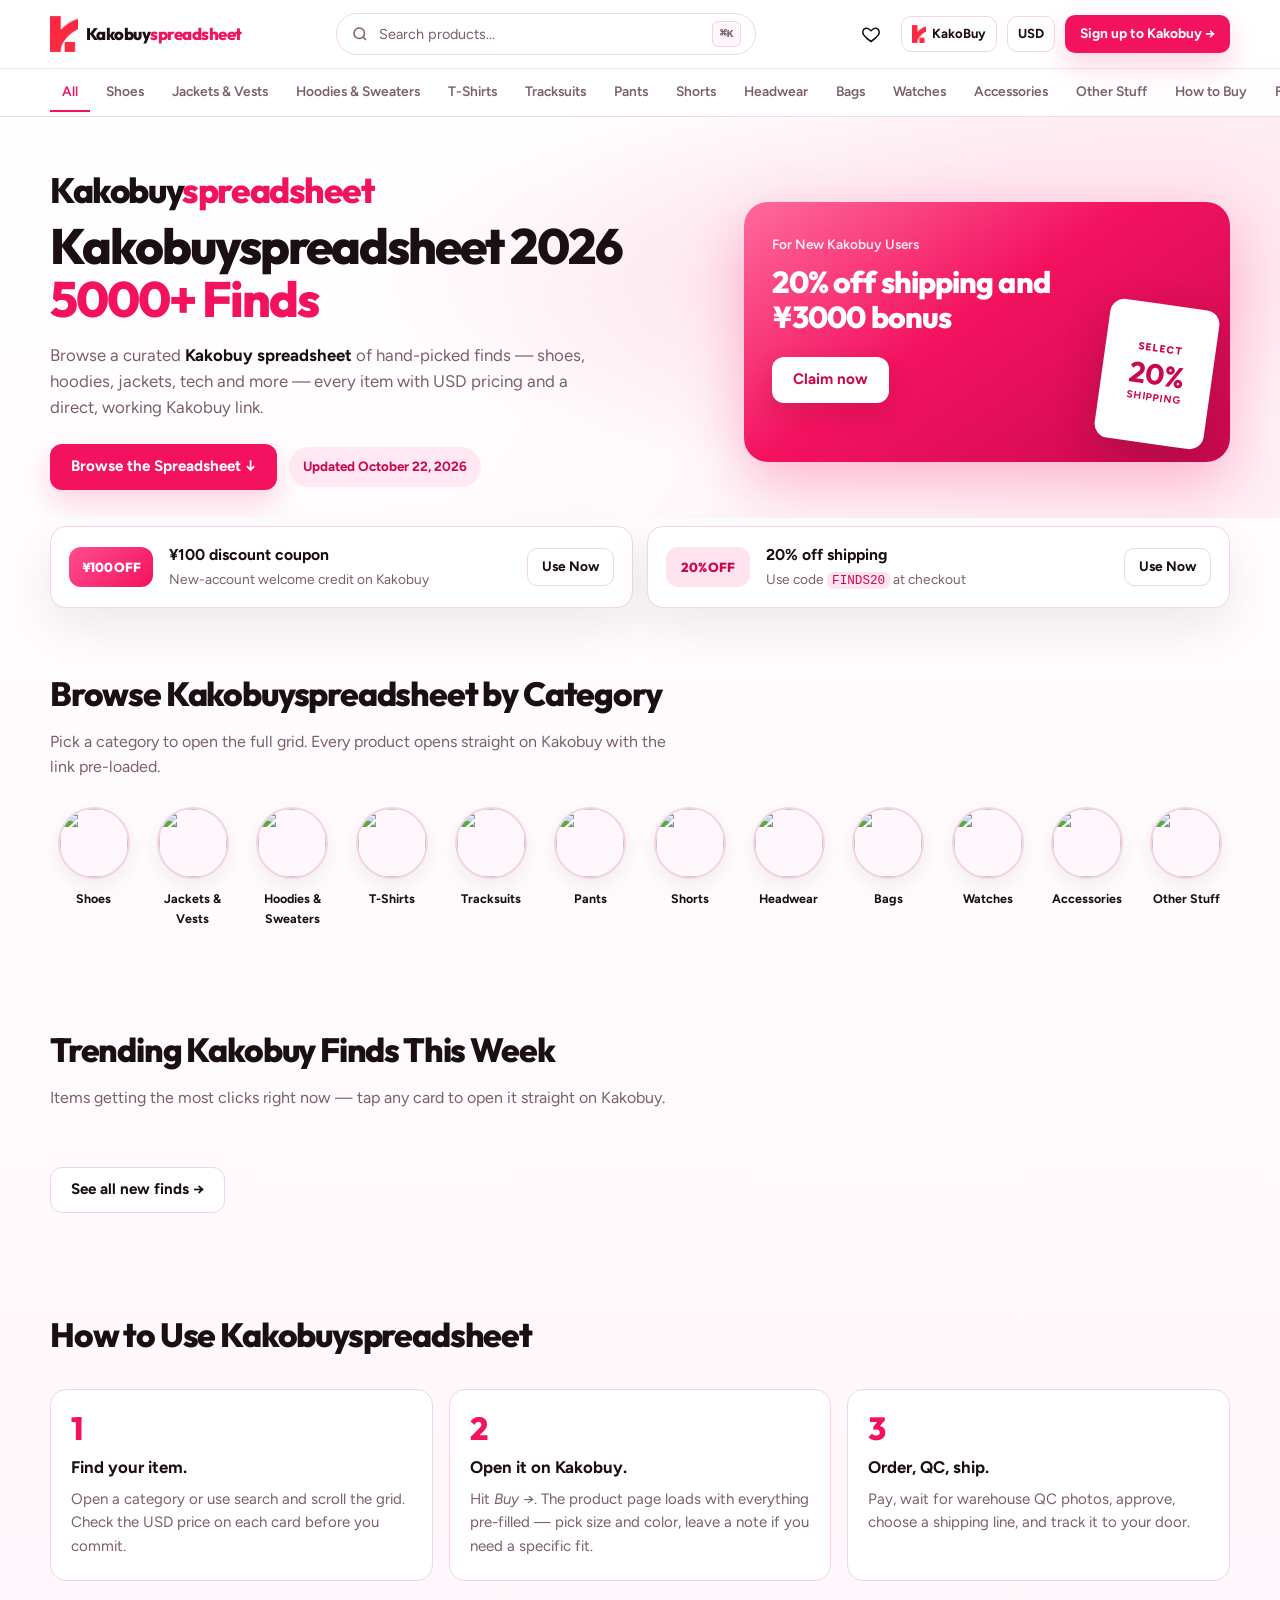
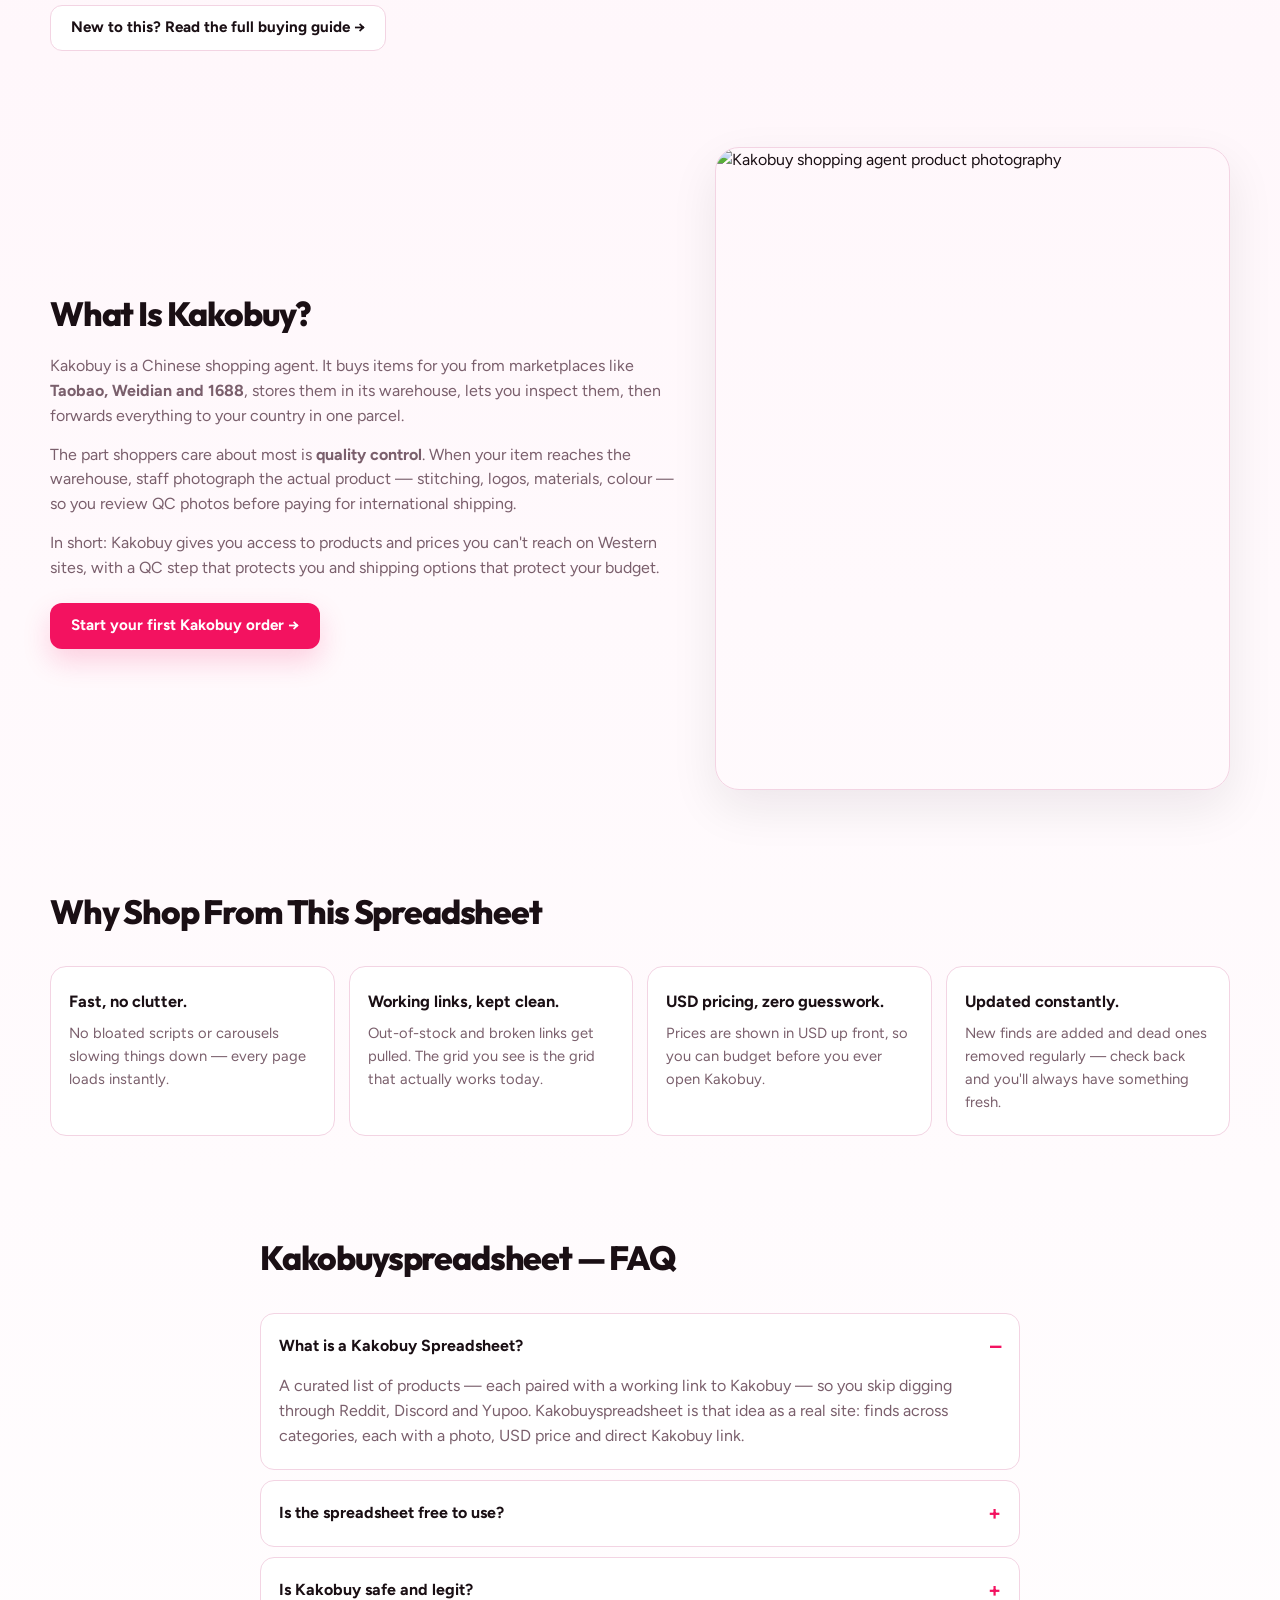
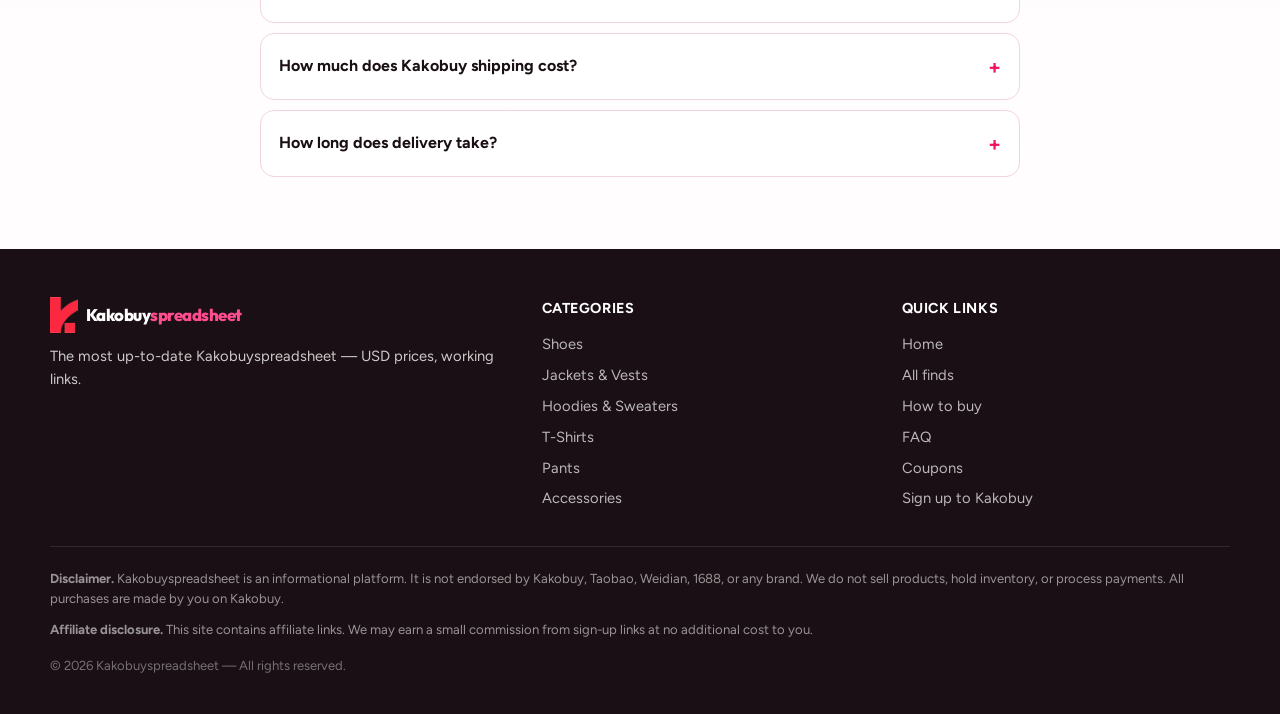
==== index.html @ 9fb479ff "Deploy kakobuyselect site with finds catalog and product pages. Co-authored-by: Cursor <cursoragent@" ====
<!DOCTYPE html>
<html lang="en">
<head>
  <meta charset="UTF-8" />
  <meta name="viewport" content="width=device-width, initial-scale=1" />
  <title>Kakobuyspreadsheet 2026 — Curated Finds</title>
  <meta name="description" content="Kakobuyspreadsheet — a white-and-pink Kakobuy finds hub with USD prices and direct working links across shoes, hoodies, jackets and more." />
  <meta name="robots" content="index, follow, max-image-preview:large" />
  <link rel="canonical" href="https://kakobuyselect.com/" />
  <meta property="og:type" content="website" />
  <meta property="og:site_name" content="Kakobuyspreadsheet" />
  <meta property="og:title" content="Kakobuyspreadsheet 2026 — Curated Finds" />
  <meta property="og:description" content="Browse curated Kakobuy finds with USD pricing and direct links. No dead Discord links — open, click, order." />
  <meta property="og:url" content="https://kakobuyselect.com/" />
  <meta name="twitter:card" content="summary_large_image" />
  <link rel="icon" href="img/favicon.png" type="image/png" />
  <link rel="preconnect" href="https://fonts.googleapis.com" />
  <link rel="preconnect" href="https://fonts.gstatic.com" crossorigin />
  <link href="https://fonts.googleapis.com/css2?family=Figtree:wght@400;500;600;700&family=Outfit:wght@600;700;800&display=swap" rel="stylesheet" />
  <link rel="stylesheet" href="css/style.css" />
</head>
<body>
  <a class="skip-link" href="#main">Skip to content</a>

  <header class="site-header">
    <div class="wrap header-top">
      <a class="brand" href="/" aria-label="Kakobuyspreadsheet home">
        <img src="img/logo-k-transparent.png" alt="" width="28" height="36" />
        <span class="brand-text">Kakobuy<span>spreadsheet</span></span>
      </a>

      <button class="search-trigger" type="button" id="search-open" aria-label="Search products">
        <svg width="18" height="18" viewBox="0 0 24 24" fill="none" stroke="currentColor" stroke-width="2" aria-hidden="true"><circle cx="11" cy="11" r="7"/><path d="m20 20-3.5-3.5"/></svg>
        <span>Search products…</span>
        <kbd>⌘K</kbd>
      </button>

      <div class="header-actions">
        <button class="icon-btn" type="button" aria-label="Favorites" title="Favorites">
          <svg width="20" height="20" viewBox="0 0 24 24" fill="none" stroke="currentColor" stroke-width="1.8" aria-hidden="true"><path d="M12 21s-6.5-4.2-9-8.2C1.2 9.5 2.4 6 5.6 5.2 7.6 4.7 9.5 5.5 12 8c2.5-2.5 4.4-3.3 6.4-2.8 3.2.8 4.4 4.3 2.6 7.6C18.5 16.8 12 21 12 21z"/></svg>
        </button>
        <div class="agent-chip" title="Shopping agent">
          <img src="img/logo-k-transparent.png" alt="" width="16" height="20" />
          <span>KakoBuy</span>
        </div>
        <span class="currency-chip">USD</span>
        <a class="btn btn-solid btn-sm" href="https://ikako.vip/r/9v88f" target="_blank" rel="noopener">Sign up to Kakobuy →</a>
        <button class="menu-toggle" type="button" id="menu-toggle" aria-label="Open menu" aria-expanded="false">
          <span></span><span></span><span></span>
        </button>
      </div>
    </div>

    <nav class="cat-nav" id="cat-nav" aria-label="Categories">
      <div class="wrap cat-nav-inner">
        <a class="is-active" href="#trending">All</a>
        <a href="finds/?cat=shoes">Shoes</a>
        <a href="finds/?cat=jackets">Jackets &amp; Vests</a>
        <a href="finds/?cat=hoodies">Hoodies &amp; Sweaters</a>
        <a href="finds/?cat=tshirts">T-Shirts</a>
        <a href="finds/?cat=tracksuits">Tracksuits</a>
        <a href="finds/?cat=pants">Pants</a>
        <a href="finds/?cat=shorts">Shorts</a>
        <a href="finds/?cat=headwear">Headwear</a>
        <a href="finds/?cat=bags">Bags</a>
        <a href="finds/?cat=watches">Watches</a>
        <a href="finds/?cat=accessories">Accessories</a>
        <a href="finds/?cat=other">Other Stuff</a>
        <a href="guide.html">How to Buy</a>
        <a href="#faq">FAQ</a>
        <a href="#coupons">Coupons</a>
      </div>
    </nav>
  </header>

  <main id="main">
    <section class="hero">
      <div class="hero-atmosphere" aria-hidden="true"></div>
      <div class="wrap hero-grid">
        <div class="hero-copy">
          <p class="hero-brand">Kakobuy<em>spreadsheet</em></p>
          <h1>Kakobuyspreadsheet 2026<br /><span>5000+ Finds</span></h1>
          <p class="hero-lede">Browse a curated <strong>Kakobuy spreadsheet</strong> of hand-picked finds — shoes, hoodies, jackets, tech and more — every item with USD pricing and a direct, working Kakobuy link.</p>
          <div class="hero-actions">
            <a class="btn btn-solid" href="#trending">Browse the Spreadsheet ↓</a>
            <span class="updated-pill">Updated October 22, 2026</span>
          </div>
        </div>

        <aside class="hero-promo" aria-label="New user offer">
          <p class="promo-eyebrow">For New Kakobuy Users</p>
          <h2>20% off shipping and ¥3000 bonus</h2>
          <a class="btn btn-light" href="https://ikako.vip/r/9v88f" target="_blank" rel="noopener">Claim now</a>
          <div class="promo-ticket" aria-hidden="true">
            <span>SELECT</span>
            <strong>20%</strong>
            <small>SHIPPING</small>
          </div>
        </aside>
      </div>
    </section>

    <section class="coupons" id="coupons">
      <div class="wrap coupons-row">
        <article class="coupon">
          <div class="coupon-badge">¥100 OFF</div>
          <div>
            <strong>¥100 discount coupon</strong>
            <p>New-account welcome credit on Kakobuy</p>
          </div>
          <a class="btn btn-outline btn-sm" href="https://ikako.vip/r/9v88f" target="_blank" rel="noopener">Use Now</a>
        </article>
        <article class="coupon">
          <div class="coupon-badge soft">20% OFF</div>
          <div>
            <strong>20% off shipping</strong>
            <p>Use code <code>FINDS20</code> at checkout</p>
          </div>
          <a class="btn btn-outline btn-sm" href="https://ikako.vip/r/9v88f" target="_blank" rel="noopener">Use Now</a>
        </article>
      </div>
    </section>

    <section class="section" id="categories">
      <div class="wrap">
        <div class="section-head">
          <h2>Browse Kakobuyspreadsheet by Category</h2>
          <p>Pick a category to open the full grid. Every product opens straight on Kakobuy with the link pre-loaded.</p>
        </div>
        <div class="cat-circles">
          <a href="finds/?cat=shoes"><span class="cat-dot"><img src="https://cdn.jsdelivr.net/gh/qjy0126/kakobuysheetlink@main/img/products/7652933295.webp" alt="" loading="lazy" /></span><span>Shoes</span></a>
          <a href="finds/?cat=jackets"><span class="cat-dot"><img src="https://cdn.jsdelivr.net/gh/qjy0126/kakobuysheetlink@main/img/products/7769942627.webp" alt="" loading="lazy" /></span><span>Jackets &amp; Vests</span></a>
          <a href="finds/?cat=hoodies"><span class="cat-dot"><img src="https://cdn.jsdelivr.net/gh/qjy0126/kakobuysheetlink@main/img/products/7769976357.webp" alt="" loading="lazy" /></span><span>Hoodies &amp; Sweaters</span></a>
          <a href="finds/?cat=tshirts"><span class="cat-dot"><img src="https://cdn.jsdelivr.net/gh/qjy0126/kakobuysheetlink@main/img/products/7758836739.webp" alt="" loading="lazy" /></span><span>T-Shirts</span></a>
          <a href="finds/?cat=tracksuits"><span class="cat-dot"><img src="https://cdn.jsdelivr.net/gh/qjy0126/kakobuysheetlink@main/img/products/7769887549.webp" alt="" loading="lazy" /></span><span>Tracksuits</span></a>
          <a href="finds/?cat=pants"><span class="cat-dot"><img src="https://cdn.jsdelivr.net/gh/qjy0126/kakobuysheetlink@main/img/products/7761875477.webp" alt="" loading="lazy" /></span><span>Pants</span></a>
          <a href="finds/?cat=shorts"><span class="cat-dot"><img src="https://cdn.jsdelivr.net/gh/qjy0126/kakobuysheetlink@main/img/products/7873919895.webp" alt="" loading="lazy" /></span><span>Shorts</span></a>
          <a href="finds/?cat=headwear"><span class="cat-dot"><img src="https://cdn.jsdelivr.net/gh/qjy0126/kakobuysheetlink@main/img/products/7769887549.webp" alt="" loading="lazy" /></span><span>Headwear</span></a>
          <a href="finds/?cat=bags"><span class="cat-dot"><img src="https://cdn.jsdelivr.net/gh/qjy0126/kakobuysheetlink@main/img/products/7758909715.webp" alt="" loading="lazy" /></span><span>Bags</span></a>
          <a href="finds/?cat=watches"><span class="cat-dot"><img src="https://cdn.jsdelivr.net/gh/qjy0126/kakobuysheetlink@main/img/products/7866901856.webp" alt="" loading="lazy" /></span><span>Watches</span></a>
          <a href="finds/?cat=accessories"><span class="cat-dot"><img src="https://cdn.jsdelivr.net/gh/qjy0126/kakobuysheetlink@main/img/products/7772857134.webp" alt="" loading="lazy" /></span><span>Accessories</span></a>
          <a href="finds/?cat=other"><span class="cat-dot"><img src="https://cdn.jsdelivr.net/gh/qjy0126/kakobuysheetlink@main/img/products/7770013729.webp" alt="" loading="lazy" /></span><span>Other Stuff</span></a>
        </div>
      </div>
    </section>

    <section class="section" id="trending">
      <div class="wrap">
        <div class="section-head">
          <h2>Trending Kakobuy Finds This Week</h2>
          <p>Items getting the most clicks right now — tap any card to open it straight on Kakobuy.</p>
        </div>
        <div class="product-grid" id="trending-grid">
          <!-- filled by js/products.js -->
        </div>
        <div class="section-cta">
          <a class="btn btn-ghost" href="finds/">See all new finds →</a>
        </div>
      </div>
    </section>

    <section class="section how">
      <div class="wrap">
        <div class="section-head">
          <h2>How to Use Kakobuyspreadsheet</h2>
        </div>
        <ol class="steps">
          <li>
            <span class="step-num">1</span>
            <h3>Find your item.</h3>
            <p>Open a category or use search and scroll the grid. Check the USD price on each card before you commit.</p>
          </li>
          <li>
            <span class="step-num">2</span>
            <h3>Open it on Kakobuy.</h3>
            <p>Hit <em>Buy →</em>. The product page loads with everything pre-filled — pick size and color, leave a note if you need a specific fit.</p>
          </li>
          <li>
            <span class="step-num">3</span>
            <h3>Order, QC, ship.</h3>
            <p>Pay, wait for warehouse QC photos, approve, choose a shipping line, and track it to your door.</p>
          </li>
        </ol>
        <a class="btn btn-ghost" href="guide.html">New to this? Read the full buying guide →</a>
      </div>
    </section>

    <section class="section about-agent">
      <div class="wrap about-grid">
        <div>
          <h2>What Is Kakobuy?</h2>
          <p>Kakobuy is a Chinese shopping agent. It buys items for you from marketplaces like <strong>Taobao, Weidian and 1688</strong>, stores them in its warehouse, lets you inspect them, then forwards everything to your country in one parcel.</p>
          <p>The part shoppers care about most is <strong>quality control</strong>. When your item reaches the warehouse, staff photograph the actual product — stitching, logos, materials, colour — so you review QC photos before paying for international shipping.</p>
          <p>In short: Kakobuy gives you access to products and prices you can't reach on Western sites, with a QC step that protects you and shipping options that protect your budget.</p>
          <a class="btn btn-solid" href="https://ikako.vip/r/9v88f" target="_blank" rel="noopener">Start your first Kakobuy order →</a>
        </div>
        <figure class="about-visual">
          <img src="https://cdn.jsdelivr.net/gh/qjy0126/kakobuysheetlink@main/img/products/1000768647930.webp" alt="Kakobuy shopping agent product photography" loading="lazy" />
        </figure>
      </div>
    </section>

    <section class="section why">
      <div class="wrap">
        <div class="section-head">
          <h2>Why Shop From This Spreadsheet</h2>
        </div>
        <div class="why-grid">
          <article>
            <h3>Fast, no clutter.</h3>
            <p>No bloated scripts or carousels slowing things down — every page loads instantly.</p>
          </article>
          <article>
            <h3>Working links, kept clean.</h3>
            <p>Out-of-stock and broken links get pulled. The grid you see is the grid that actually works today.</p>
          </article>
          <article>
            <h3>USD pricing, zero guesswork.</h3>
            <p>Prices are shown in USD up front, so you can budget before you ever open Kakobuy.</p>
          </article>
          <article>
            <h3>Updated constantly.</h3>
            <p>New finds are added and dead ones removed regularly — check back and you'll always have something fresh.</p>
          </article>
        </div>
      </div>
    </section>

    <section class="section faq" id="faq">
      <div class="wrap faq-wrap">
        <div class="section-head">
          <h2>Kakobuyspreadsheet — FAQ</h2>
        </div>
        <div class="faq-list">
          <details open>
            <summary>What is a Kakobuy Spreadsheet?</summary>
            <p>A curated list of products — each paired with a working link to Kakobuy — so you skip digging through Reddit, Discord and Yupoo. Kakobuyspreadsheet is that idea as a real site: finds across categories, each with a photo, USD price and direct Kakobuy link.</p>
          </details>
          <details>
            <summary>Is the spreadsheet free to use?</summary>
            <p>Yes. Browsing every find and link is completely free — no account, no signup, no paywall.</p>
          </details>
          <details>
            <summary>Is Kakobuy safe and legit?</summary>
            <p>Kakobuy is an established Chinese shopping agent — a paid intermediary that buys items on your behalf from Taobao, Weidian and 1688. Every order runs through Kakobuy's systems with secured payments, tracking, and warehouse QC photos. You're responsible for what you order and for reviewing QC before approving shipment.</p>
          </details>
          <details>
            <summary>How much does Kakobuy shipping cost?</summary>
            <p>It depends on weight, dimensions, and which shipping line you choose. Use Kakobuy's shipping estimator before you approve shipment. Removing bulky packaging or consolidating items into one parcel can cut the total.</p>
          </details>
          <details>
            <summary>How long does delivery take?</summary>
            <p>Delivery time depends entirely on the shipping line you pick — express is faster and costs more; economy is cheaper and slower. Kakobuy provides a tracking number once your parcel ships.</p>
          </details>
        </div>
      </div>
    </section>
  </main>

  <footer class="site-footer">
    <div class="wrap footer-grid">
      <div class="footer-brand-block">
        <a class="brand" href="/">
          <img src="img/logo-k-transparent.png" alt="" width="24" height="30" />
          <span class="brand-text">Kakobuy<span>spreadsheet</span></span>
        </a>
        <p>The most up-to-date Kakobuyspreadsheet — USD prices, working links.</p>
      </div>
      <div>
        <h3>Categories</h3>
        <nav class="footer-links">
          <a href="finds/?cat=shoes">Shoes</a>
          <a href="finds/?cat=jackets">Jackets &amp; Vests</a>
          <a href="finds/?cat=hoodies">Hoodies &amp; Sweaters</a>
          <a href="finds/?cat=tshirts">T-Shirts</a>
          <a href="finds/?cat=pants">Pants</a>
          <a href="finds/?cat=accessories">Accessories</a>
        </nav>
      </div>
      <div>
        <h3>Quick links</h3>
        <nav class="footer-links">
          <a href="/">Home</a>
          <a href="finds/">All finds</a>
          <a href="guide.html">How to buy</a>
          <a href="#faq">FAQ</a>
          <a href="#coupons">Coupons</a>
          <a href="https://ikako.vip/r/9v88f" target="_blank" rel="noopener">Sign up to Kakobuy</a>
        </nav>
      </div>
    </div>
    <div class="wrap footer-legal">
      <p><strong>Disclaimer.</strong> Kakobuyspreadsheet is an informational platform. It is not endorsed by Kakobuy, Taobao, Weidian, 1688, or any brand. We do not sell products, hold inventory, or process payments. All purchases are made by you on Kakobuy.</p>
      <p><strong>Affiliate disclosure.</strong> This site contains affiliate links. We may earn a small commission from sign-up links at no additional cost to you.</p>
      <p class="copy">© 2026 Kakobuyspreadsheet — All rights reserved.</p>
    </div>
  </footer>

  <div class="search-modal" id="search-modal" hidden>
    <div class="search-backdrop" data-close></div>
    <div class="search-panel" role="dialog" aria-modal="true" aria-label="Search products">
      <div class="search-bar">
        <svg width="18" height="18" viewBox="0 0 24 24" fill="none" stroke="currentColor" stroke-width="2" aria-hidden="true"><circle cx="11" cy="11" r="7"/><path d="m20 20-3.5-3.5"/></svg>
        <input type="search" id="search-input" placeholder="Search reps, brands, items…" autocomplete="off" />
        <button class="search-esc" type="button" data-close aria-label="Close search">Esc</button>
      </div>
      <div class="search-body">
        <div class="search-browse" id="search-browse">
          <div class="search-popular">
            <p class="search-section-label">Popular</p>
            <div class="search-popular-list" id="search-popular">
              <button type="button" data-q="Jordan 4">Jordan 4</button>
              <button type="button" data-q="Moncler">Moncler</button>
              <button type="button" data-q="Stone Island">Stone Island</button>
              <button type="button" data-q="Chrome Hearts" class="is-hot">Chrome Hearts</button>
              <button type="button" data-q="Corteiz">Corteiz</button>
              <button type="button" data-q="Ralph Lauren">Ralph Lauren</button>
              <button type="button" data-q="Nike Tech">Nike Tech</button>
              <button type="button" data-q="Trapstar">Trapstar</button>
            </div>
          </div>
          <div class="search-categories">
            <p class="search-section-label">Categories</p>
            <div class="search-cat-grid" id="search-cats">
              <a class="search-cat" href="finds/?cat=shoes"><span class="search-cat-icon" aria-hidden="true"><svg width="18" height="18" viewBox="0 0 24 24" fill="none" stroke="currentColor" stroke-width="1.7"><path d="M4 8h16l-1.2 9.2a2 2 0 0 1-2 1.8H7.2a2 2 0 0 1-2-1.8L4 8Z"/><path d="M9 8V6.5A2.5 2.5 0 0 1 11.5 4h1A2.5 2.5 0 0 1 15 6.5V8"/></svg></span>Shoes</a>
              <a class="search-cat" href="finds/?cat=tshirts"><span class="search-cat-icon" aria-hidden="true"><svg width="18" height="18" viewBox="0 0 24 24" fill="none" stroke="currentColor" stroke-width="1.7"><path d="M8 5 4 8v3l3-1v9h10V10l3 1V8l-4-3-2 2h-2L8 5Z"/></svg></span>T-Shirts</a>
              <a class="search-cat" href="finds/?cat=hoodies"><span class="search-cat-icon" aria-hidden="true"><svg width="18" height="18" viewBox="0 0 24 24" fill="none" stroke="currentColor" stroke-width="1.7"><path d="M9 6a3 3 0 0 1 6 0v2H9V6Z"/><path d="M8 8 4 10v10h16V10l-4-2"/><path d="M9 14h6"/></svg></span>Hoodies</a>
              <a class="search-cat" href="finds/?cat=jackets"><span class="search-cat-icon" aria-hidden="true"><svg width="18" height="18" viewBox="0 0 24 24" fill="none" stroke="currentColor" stroke-width="1.7"><path d="M8 6 4 9v11h16V9l-4-3-2 2h-4L8 6Z"/><path d="M12 8v12"/></svg></span>Jackets</a>
              <a class="search-cat" href="finds/?cat=bottoms"><span class="search-cat-icon" aria-hidden="true"><svg width="18" height="18" viewBox="0 0 24 24" fill="none" stroke="currentColor" stroke-width="1.7"><path d="M8 4h8l1 16h-4l-1-8-1 8H7L8 4Z"/></svg></span>Pants/Shorts</a>
              <a class="search-cat" href="finds/?cat=bags"><span class="search-cat-icon" aria-hidden="true"><svg width="18" height="18" viewBox="0 0 24 24" fill="none" stroke="currentColor" stroke-width="1.7"><path d="M6 9h12l-1 11H7L6 9Z"/><path d="M9 9V7a3 3 0 0 1 6 0v2"/></svg></span>Bags</a>
              <a class="search-cat" href="finds/?cat=watches"><span class="search-cat-icon" aria-hidden="true"><svg width="18" height="18" viewBox="0 0 24 24" fill="none" stroke="currentColor" stroke-width="1.7"><circle cx="12" cy="12" r="7"/><circle cx="12" cy="12" r="2"/></svg></span>Watches</a>
              <a class="search-cat" href="finds/?cat=accessories"><span class="search-cat-icon" aria-hidden="true"><svg width="18" height="18" viewBox="0 0 24 24" fill="none" stroke="currentColor" stroke-width="1.7"><path d="m12 3 2.2 6.6H21l-5.4 4 2.1 6.4L12 16.8 6.3 20l2.1-6.4L3 9.6h6.8L12 3Z"/></svg></span>Accessories</a>
            </div>
          </div>
        </div>
        <div class="search-results" id="search-results" hidden></div>
      </div>
    </div>
  </div>

  <script>
    window.SITE_BASE = new URL("./", location.href).pathname.replace(/[^/]+$/, "");
    if (!window.SITE_BASE.endsWith("/")) window.SITE_BASE += "/";
  </script>
  <script src="js/products.js"></script>
  <script src="js/main.js"></script>
</body>
</html>
---- css/style.css ----
:root {
  --bg: #ffffff;
  --bg-soft: #fff7fb;
  --bg-pink: #ffe8f2;
  --ink: #1a0f14;
  --muted: #7a5f6c;
  --line: #f3d4e3;
  --pink: #f31260;
  --pink-deep: #c9084f;
  --pink-mid: #ff4d8d;
  --pink-soft: #ffe4ef;
  --pink-glow: rgba(243, 18, 96, 0.18);
  --shadow: 0 18px 48px rgba(26, 15, 20, 0.08);
  --max: 1180px;
  --radius: 16px;
  --font-display: "Outfit", ui-sans-serif, system-ui, sans-serif;
  --font-body: "Figtree", ui-sans-serif, system-ui, sans-serif;
}

*,
*::before,
*::after { box-sizing: border-box; }

html { scroll-behavior: smooth; }

body {
  margin: 0;
  font-family: var(--font-body);
  color: var(--ink);
  background:
    radial-gradient(900px 480px at 8% -8%, rgba(243, 18, 96, 0.1), transparent 58%),
    radial-gradient(720px 400px at 96% 4%, rgba(255, 77, 141, 0.08), transparent 55%),
    linear-gradient(180deg, #ffffff 0%, var(--bg-soft) 42%, #ffffff 100%);
  line-height: 1.55;
  min-height: 100vh;
}

img { max-width: 100%; display: block; }
a { color: inherit; text-decoration: none; }
button { font: inherit; cursor: pointer; }
code {
  font-family: ui-monospace, SFMono-Regular, Menlo, monospace;
  background: var(--pink-soft);
  color: var(--pink-deep);
  padding: 0.1em 0.4em;
  border-radius: 6px;
  font-size: 0.92em;
}

.wrap {
  width: min(var(--max), calc(100% - 40px));
  margin: 0 auto;
}

.skip-link {
  position: absolute;
  left: -999px;
  top: 0;
  background: var(--pink);
  color: #fff;
  padding: 8px 14px;
  z-index: 100;
}
.skip-link:focus { left: 12px; top: 12px; }

/* Buttons */
.btn {
  display: inline-flex;
  align-items: center;
  justify-content: center;
  gap: 8px;
  min-height: 46px;
  padding: 0 20px;
  border-radius: 12px;
  border: 1.5px solid transparent;
  font-weight: 700;
  font-size: 0.95rem;
  transition: transform 0.2s ease, background 0.2s ease, color 0.2s ease, box-shadow 0.2s ease, border-color 0.2s ease;
}
.btn:hover { transform: translateY(-1px); }
.btn-sm { min-height: 38px; padding: 0 14px; font-size: 0.86rem; border-radius: 10px; }

.btn-solid {
  background: #F31260;
  color: #fff;
  box-shadow: 0 12px 28px var(--pink-glow);
}
.btn-solid:hover {
  background: #d90f54;
  box-shadow: 0 16px 34px rgba(243, 18, 96, 0.3);
}

.btn-light {
  background: #fff;
  color: var(--pink-deep);
  box-shadow: 0 10px 24px rgba(26, 15, 20, 0.12);
}
.btn-light:hover { background: var(--pink-soft); }

.btn-ghost {
  background: #fff;
  border-color: var(--line);
  color: var(--ink);
}
.btn-ghost:hover { border-color: var(--pink); color: var(--pink); }

.btn-outline {
  background: transparent;
  border-color: var(--line);
  color: var(--ink);
}
.btn-outline:hover { border-color: var(--pink); color: var(--pink); }

/* Header */
.site-header {
  position: sticky;
  top: 0;
  z-index: 50;
  background: rgba(255, 255, 255, 0.88);
  backdrop-filter: blur(16px);
  border-bottom: 1px solid rgba(243, 212, 227, 0.9);
}

.header-top {
  display: flex;
  align-items: center;
  gap: 16px;
  min-height: 68px;
}

.brand {
  display: flex;
  align-items: center;
  gap: 8px;
  flex: 0 0 auto;
}
.brand img { width: 28px; height: 36px; object-fit: contain; }
.brand-text {
  font-family: var(--font-display);
  font-weight: 800;
  font-size: 1.05rem;
  letter-spacing: -0.03em;
}
.brand-text span { color: var(--pink); }

.search-trigger {
  flex: 1 1 auto;
  max-width: 420px;
  margin: 0 auto;
  display: flex;
  align-items: center;
  gap: 10px;
  min-height: 42px;
  padding: 0 14px;
  border-radius: 999px;
  border: 1px solid var(--line);
  background: #fff;
  color: var(--muted);
  transition: border-color 0.2s ease, box-shadow 0.2s ease;
}
.search-trigger:hover,
.search-trigger:focus-visible {
  border-color: var(--pink);
  box-shadow: 0 0 0 3px var(--pink-glow);
  outline: none;
}
.search-trigger span { flex: 1; text-align: left; font-size: 0.9rem; }
.search-trigger kbd,
.search-bar kbd {
  font-size: 0.72rem;
  font-weight: 600;
  padding: 3px 7px;
  border-radius: 6px;
  border: 1px solid var(--line);
  background: var(--bg-soft);
  color: var(--muted);
}

.header-actions {
  display: flex;
  align-items: center;
  gap: 10px;
  flex: 0 0 auto;
}

.icon-btn {
  width: 40px;
  height: 40px;
  border-radius: 10px;
  border: 1px solid transparent;
  background: transparent;
  color: var(--ink);
  display: grid;
  place-items: center;
}
.icon-btn:hover { background: var(--pink-soft); color: var(--pink); }

.agent-chip,
.currency-chip {
  display: inline-flex;
  align-items: center;
  gap: 6px;
  min-height: 36px;
  padding: 0 10px;
  border-radius: 10px;
  border: 1px solid var(--line);
  background: #fff;
  font-size: 0.82rem;
  font-weight: 700;
}
.agent-chip img { width: 14px; height: 18px; object-fit: contain; }

.menu-toggle {
  display: none;
  width: 42px;
  height: 42px;
  border: 1px solid var(--line);
  border-radius: 12px;
  background: #fff;
  align-items: center;
  justify-content: center;
  flex-direction: column;
  gap: 5px;
}
.menu-toggle span {
  width: 18px;
  height: 2px;
  background: var(--ink);
  border-radius: 2px;
}

.cat-nav {
  border-top: 1px solid rgba(243, 212, 227, 0.7);
  overflow-x: auto;
  scrollbar-width: none;
}
.cat-nav::-webkit-scrollbar { display: none; }
.cat-nav-inner {
  display: flex;
  align-items: center;
  gap: 4px;
  min-height: 46px;
  padding: 4px 0;
}
.cat-nav a {
  flex: 0 0 auto;
  padding: 8px 12px;
  font-size: 0.86rem;
  font-weight: 600;
  color: var(--muted);
  border-bottom: 2px solid transparent;
  transition: color 0.2s ease, border-color 0.2s ease;
}
.cat-nav a:hover { color: var(--ink); }
.cat-nav a.is-active {
  color: var(--pink);
  border-bottom-color: var(--pink);
}

/* Hero */
.hero {
  position: relative;
  padding: 56px 0 28px;
  overflow: hidden;
  isolation: isolate;
}

.hero-atmosphere {
  position: absolute;
  inset: 0;
  background:
    radial-gradient(ellipse 60% 70% at 70% 40%, rgba(243, 18, 96, 0.12), transparent 70%),
    linear-gradient(120deg, transparent 40%, rgba(255, 228, 239, 0.5) 100%);
  pointer-events: none;
  z-index: 0;
  animation: drift 12s ease-in-out infinite alternate;
}

@keyframes drift {
  from { transform: translate3d(0, 0, 0) scale(1); }
  to { transform: translate3d(-12px, 8px, 0) scale(1.03); }
}

.hero-grid {
  position: relative;
  z-index: 1;
  display: grid;
  grid-template-columns: 1.15fr 0.85fr;
  gap: 36px;
  align-items: center;
}

.hero-brand {
  margin: 0 0 10px;
  font-family: var(--font-display);
  font-size: clamp(1.6rem, 3.2vw, 2.2rem);
  font-weight: 800;
  letter-spacing: -0.04em;
  line-height: 1;
}
.hero-brand em {
  font-style: normal;
  color: var(--pink);
}

.hero-copy h1 {
  margin: 0 0 16px;
  font-family: var(--font-display);
  font-size: clamp(2rem, 4.2vw, 3.1rem);
  font-weight: 800;
  letter-spacing: -0.04em;
  line-height: 1.08;
}
.hero-copy h1 span { color: var(--pink); }

.hero-lede {
  margin: 0 0 24px;
  max-width: 34rem;
  color: var(--muted);
  font-size: 1.05rem;
}
.hero-lede strong { color: var(--ink); }

.hero-actions {
  display: flex;
  flex-wrap: wrap;
  align-items: center;
  gap: 12px;
}

.updated-pill {
  display: inline-flex;
  align-items: center;
  min-height: 40px;
  padding: 0 14px;
  border-radius: 999px;
  background: var(--bg-pink);
  color: var(--pink-deep);
  font-size: 0.84rem;
  font-weight: 700;
}

.hero-promo {
  position: relative;
  overflow: hidden;
  min-height: 260px;
  padding: 32px 28px;
  border-radius: 24px;
  background: linear-gradient(145deg, #ff6b9d 0%, var(--pink) 45%, var(--pink-deep) 100%);
  color: #fff;
  box-shadow: 0 24px 60px rgba(243, 18, 96, 0.28);
  animation: promoIn 0.7s cubic-bezier(0.22, 1, 0.36, 1) both;
}

@keyframes promoIn {
  from { opacity: 0; transform: translateY(18px) scale(0.98); }
  to { opacity: 1; transform: none; }
}

.promo-eyebrow {
  margin: 0 0 10px;
  font-size: 0.85rem;
  font-weight: 600;
  opacity: 0.9;
}
.hero-promo h2 {
  margin: 0 0 22px;
  max-width: 14ch;
  font-family: var(--font-display);
  font-size: clamp(1.5rem, 2.4vw, 1.9rem);
  font-weight: 800;
  letter-spacing: -0.03em;
  line-height: 1.15;
}

.promo-ticket {
  position: absolute;
  right: 18px;
  bottom: 18px;
  width: 110px;
  height: 140px;
  border-radius: 14px;
  background: #fff;
  color: var(--pink-deep);
  display: flex;
  flex-direction: column;
  align-items: center;
  justify-content: center;
  gap: 2px;
  box-shadow: 0 16px 40px rgba(26, 15, 20, 0.18);
  transform: rotate(8deg);
  animation: ticketFloat 4s ease-in-out infinite;
}
.promo-ticket span {
  font-size: 0.65rem;
  font-weight: 800;
  letter-spacing: 0.12em;
}
.promo-ticket strong {
  font-family: var(--font-display);
  font-size: 1.8rem;
  line-height: 1;
}
.promo-ticket small {
  font-size: 0.65rem;
  font-weight: 700;
  letter-spacing: 0.08em;
}

@keyframes ticketFloat {
  0%, 100% { transform: rotate(8deg) translateY(0); }
  50% { transform: rotate(6deg) translateY(-6px); }
}

/* Coupons */
.coupons { padding: 8px 0 12px; }
.coupons-row {
  display: grid;
  grid-template-columns: 1fr 1fr;
  gap: 14px;
}
.coupon {
  display: flex;
  align-items: center;
  gap: 16px;
  padding: 16px 18px;
  border-radius: var(--radius);
  border: 1px solid var(--line);
  background: #fff;
  box-shadow: var(--shadow);
}
.coupon-badge {
  flex: 0 0 auto;
  min-width: 84px;
  padding: 10px 12px;
  border-radius: 12px;
  background: linear-gradient(135deg, var(--pink-mid), var(--pink));
  color: #fff;
  font-family: var(--font-display);
  font-weight: 800;
  font-size: 0.82rem;
  text-align: center;
  letter-spacing: -0.02em;
}
.coupon-badge.soft {
  background: var(--pink-soft);
  color: var(--pink-deep);
}
.coupon strong { display: block; font-size: 0.98rem; }
.coupon p { margin: 2px 0 0; color: var(--muted); font-size: 0.86rem; }
.coupon .btn { margin-left: auto; }

/* Sections */
.section { padding: 48px 0; }
.section-head { margin-bottom: 28px; max-width: 40rem; }
.section-head h2 {
  margin: 0 0 10px;
  font-family: var(--font-display);
  font-size: clamp(1.55rem, 2.8vw, 2.1rem);
  font-weight: 800;
  letter-spacing: -0.035em;
}
.section-head p { margin: 0; color: var(--muted); }
.section-cta { margin-top: 28px; }

/* Category circles */
.cat-circles {
  display: grid;
  grid-template-columns: repeat(12, minmax(0, 1fr));
  gap: 12px;
}
.cat-circles a {
  display: flex;
  flex-direction: column;
  align-items: center;
  gap: 10px;
  text-align: center;
  font-size: 0.78rem;
  font-weight: 700;
  color: var(--ink);
  transition: transform 0.2s ease, color 0.2s ease;
}
.cat-circles a:hover {
  transform: translateY(-3px);
  color: var(--pink);
}
.cat-dot {
  width: 72px;
  height: 72px;
  border-radius: 50%;
  overflow: hidden;
  border: 2px solid var(--line);
  background: var(--bg-soft);
  box-shadow: 0 8px 20px rgba(26, 15, 20, 0.06);
  transition: border-color 0.2s ease, box-shadow 0.2s ease;
}
.cat-circles a:hover .cat-dot {
  border-color: var(--pink);
  box-shadow: 0 10px 24px var(--pink-glow);
}
.cat-dot img {
  width: 100%;
  height: 100%;
  object-fit: cover;
}

/* Product grid */
.product-grid {
  display: grid;
  grid-template-columns: repeat(4, minmax(0, 1fr));
  gap: 16px;
}

.product-card {
  display: flex;
  flex-direction: column;
  border-radius: 18px;
  border: 1px solid var(--line);
  background: #fff;
  overflow: hidden;
  box-shadow: 0 10px 28px rgba(26, 15, 20, 0.05);
  transition: transform 0.22s ease, box-shadow 0.22s ease, border-color 0.22s ease;
}

.product-card:hover {
  transform: translateY(-4px);
  border-color: #f7b8d0;
  box-shadow: 0 18px 40px rgba(243, 18, 96, 0.12);
}

.product-media {
  position: relative;
  aspect-ratio: 1;
  background: var(--bg-soft);
  overflow: hidden;
}
.product-media img {
  width: 100%;
  height: 100%;
  object-fit: cover;
  transition: transform 0.35s ease;
}
.product-card:hover .product-media img { transform: scale(1.04); }

.fav-btn {
  position: absolute;
  top: 10px;
  right: 10px;
  width: 34px;
  height: 34px;
  border-radius: 50%;
  border: none;
  background: rgba(255, 255, 255, 0.92);
  color: var(--muted);
  display: grid;
  place-items: center;
  box-shadow: 0 4px 12px rgba(26, 15, 20, 0.1);
}
.fav-btn:hover,
.fav-btn.is-on { color: var(--pink); }

.product-body {
  display: flex;
  flex-direction: column;
  gap: 6px;
  padding: 14px 14px 16px;
  flex: 1;
}
.product-cat {
  font-size: 0.68rem;
  font-weight: 700;
  letter-spacing: 0.08em;
  text-transform: uppercase;
  color: var(--muted);
}
.product-title {
  margin: 0;
  font-size: 0.98rem;
  font-weight: 700;
  letter-spacing: -0.02em;
  line-height: 1.3;
}
.product-title a:hover { color: var(--pink); }
.product-media > a {
  display: block;
  width: 100%;
  height: 100%;
}
.product-price {
  margin: 2px 0 10px;
  font-family: var(--font-display);
  font-size: 1.15rem;
  font-weight: 800;
  color: var(--ink);
}
.product-actions {
  display: grid;
  grid-template-columns: 1fr 1.2fr;
  gap: 8px;
  margin-top: auto;
}
.product-actions .btn {
  min-height: 38px;
  padding: 0 10px;
  font-size: 0.78rem;
  border-radius: 10px;
}

/* How steps */
.steps {
  list-style: none;
  margin: 0 0 24px;
  padding: 0;
  display: grid;
  grid-template-columns: repeat(3, 1fr);
  gap: 16px;
}
.steps li {
  padding: 22px 20px;
  border-radius: var(--radius);
  border: 1px solid var(--line);
  background: #fff;
}
.step-num {
  display: block;
  margin-bottom: 10px;
  font-family: var(--font-display);
  font-size: 2rem;
  font-weight: 800;
  color: var(--pink);
  line-height: 1;
}
.steps h3 {
  margin: 0 0 8px;
  font-size: 1.05rem;
}
.steps p {
  margin: 0;
  color: var(--muted);
  font-size: 0.94rem;
}

/* About */
.about-grid {
  display: grid;
  grid-template-columns: 1.1fr 0.9fr;
  gap: 36px;
  align-items: center;
}
.about-agent h2 {
  margin: 0 0 14px;
  font-family: var(--font-display);
  font-size: clamp(1.55rem, 2.8vw, 2.1rem);
  font-weight: 800;
  letter-spacing: -0.035em;
}
.about-agent p {
  color: var(--muted);
  margin: 0 0 14px;
}
.about-agent .btn { margin-top: 8px; }
.about-visual {
  margin: 0;
  border-radius: 24px;
  overflow: hidden;
  border: 1px solid var(--line);
  box-shadow: var(--shadow);
}
.about-visual img {
  width: 100%;
  aspect-ratio: 4/5;
  object-fit: cover;
}

/* Why */
.why-grid {
  display: grid;
  grid-template-columns: repeat(4, 1fr);
  gap: 14px;
}
.why-grid article {
  padding: 22px 18px;
  border-radius: var(--radius);
  background: #fff;
  border: 1px solid var(--line);
}
.why-grid h3 {
  margin: 0 0 8px;
  font-size: 1.02rem;
}
.why-grid p {
  margin: 0;
  color: var(--muted);
  font-size: 0.92rem;
}

/* FAQ */
.faq-wrap { max-width: 760px; }
.faq-list { display: flex; flex-direction: column; gap: 10px; }
.faq-list details {
  border: 1px solid var(--line);
  border-radius: 14px;
  background: #fff;
  padding: 4px 18px;
}
.faq-list summary {
  cursor: pointer;
  list-style: none;
  padding: 16px 0;
  font-weight: 700;
  font-size: 1rem;
  position: relative;
  padding-right: 28px;
}
.faq-list summary::-webkit-details-marker { display: none; }
.faq-list summary::after {
  content: "+";
  position: absolute;
  right: 0;
  top: 50%;
  transform: translateY(-50%);
  color: var(--pink);
  font-size: 1.3rem;
  font-weight: 700;
}
.faq-list details[open] summary::after { content: "–"; }
.faq-list details p {
  margin: 0 0 16px;
  color: var(--muted);
}

/* Footer */
.site-footer {
  margin-top: 24px;
  padding: 48px 0 28px;
  background: #1a0f14;
  color: rgba(255, 255, 255, 0.78);
}
.footer-grid {
  display: grid;
  grid-template-columns: 1.4fr 1fr 1fr;
  gap: 32px;
  margin-bottom: 36px;
}
.footer-brand-block .brand-text { color: #fff; }
.footer-brand-block .brand-text span { color: var(--pink-mid); }
.footer-brand-block p {
  margin: 12px 0 0;
  max-width: 28rem;
  font-size: 0.92rem;
}
.site-footer h3 {
  margin: 0 0 14px;
  color: #fff;
  font-size: 0.9rem;
  letter-spacing: 0.04em;
  text-transform: uppercase;
}
.footer-links {
  display: flex;
  flex-direction: column;
  gap: 8px;
}
.footer-links a {
  font-size: 0.92rem;
  color: rgba(255, 255, 255, 0.7);
  transition: color 0.2s ease;
}
.footer-links a:hover { color: var(--pink-mid); }
.footer-legal {
  border-top: 1px solid rgba(255, 255, 255, 0.1);
  padding-top: 22px;
}
.footer-legal p {
  margin: 0 0 10px;
  font-size: 0.82rem;
  line-height: 1.55;
  color: rgba(255, 255, 255, 0.55);
}
.footer-legal .copy {
  margin-top: 16px;
  color: rgba(255, 255, 255, 0.4);
}

/* Search modal */
.search-modal[hidden] { display: none; }
.search-modal {
  position: fixed;
  inset: 0;
  z-index: 80;
  display: grid;
  place-items: start center;
  padding: 10vh 16px 24px;
}
.search-backdrop {
  position: absolute;
  inset: 0;
  background: rgba(26, 15, 20, 0.4);
  backdrop-filter: blur(4px);
}
.search-panel {
  position: relative;
  width: min(560px, 100%);
  border-radius: 20px;
  background: #fff;
  box-shadow: 0 28px 80px rgba(26, 15, 20, 0.22);
  overflow: hidden;
  animation: promoIn 0.28s ease both;
}
.search-bar {
  display: flex;
  align-items: center;
  gap: 10px;
  margin: 16px 16px 0;
  padding: 0 14px;
  min-height: 48px;
  border-radius: 999px;
  border: 1px solid var(--line);
  background: #f6f2f4;
  color: var(--muted);
}
.search-bar input {
  flex: 1;
  border: none;
  outline: none;
  font: inherit;
  font-size: 0.98rem;
  color: var(--ink);
  background: transparent;
}
.search-bar input::placeholder { color: #9a8490; }
.search-esc {
  flex: 0 0 auto;
  min-height: 28px;
  padding: 0 10px;
  border-radius: 999px;
  border: 1px solid var(--line);
  background: #fff;
  color: var(--pink);
  font-size: 0.72rem;
  font-weight: 700;
  letter-spacing: 0.02em;
  cursor: pointer;
}
.search-esc:hover { background: var(--pink-soft); }

.search-body {
  max-height: min(68vh, 520px);
  overflow: auto;
  padding: 18px 20px 22px;
}
.search-browse[hidden],
.search-results[hidden] { display: none; }

.search-section-label {
  margin: 0 0 12px;
  font-size: 0.72rem;
  font-weight: 700;
  letter-spacing: 0.1em;
  text-transform: uppercase;
  color: #9a8490;
}
.search-popular { margin-bottom: 22px; }
.search-popular-list {
  display: flex;
  flex-wrap: wrap;
  gap: 10px 18px;
}
.search-popular-list button {
  border: none;
  background: none;
  padding: 0;
  font-size: 0.98rem;
  font-weight: 700;
  color: var(--ink);
  letter-spacing: -0.01em;
}
.search-popular-list button:hover,
.search-popular-list button.is-hot {
  color: #F31260;
}

.search-cat-grid {
  display: grid;
  grid-template-columns: repeat(4, minmax(0, 1fr));
  gap: 10px 12px;
}
.search-cat {
  display: flex;
  align-items: center;
  gap: 10px;
  min-height: 44px;
  padding: 6px 4px;
  border-radius: 12px;
  color: var(--ink);
  font-size: 0.9rem;
  font-weight: 700;
  transition: background 0.15s ease, color 0.15s ease;
}
.search-cat:hover {
  background: var(--pink-soft);
  color: #F31260;
}
.search-cat-icon {
  width: 36px;
  height: 36px;
  border-radius: 10px;
  background: #f3eef1;
  color: var(--ink);
  display: grid;
  place-items: center;
  flex: 0 0 auto;
}
.search-cat:hover .search-cat-icon {
  background: #ffe0ec;
  color: #F31260;
}

.search-results { padding: 4px 0 0; }
.search-see-all {
  display: flex;
  align-items: center;
  justify-content: space-between;
  margin-bottom: 8px;
  padding: 10px 12px;
  border-radius: 12px;
  background: var(--pink-soft);
  color: #F31260;
  font-size: 0.9rem;
  font-weight: 700;
}
.search-see-all:hover { background: #ffd6e6; }
.search-empty {
  padding: 28px 8px;
  text-align: center;
  color: var(--muted);
  font-size: 0.92rem;
}
.search-item {
  display: flex;
  align-items: center;
  gap: 12px;
  padding: 10px 8px;
  border-radius: 12px;
  transition: background 0.15s ease;
}
.search-item:hover { background: var(--pink-soft); }
.search-item img {
  width: 48px;
  height: 48px;
  border-radius: 10px;
  object-fit: cover;
  background: var(--bg-soft);
}
.search-item strong {
  display: block;
  font-size: 0.92rem;
}
.search-item span {
  font-size: 0.82rem;
  color: var(--muted);
}

@media (max-width: 640px) {
  .search-cat-grid { grid-template-columns: repeat(2, minmax(0, 1fr)); }
}

/* Finds page */
.page-hero {
  padding: 36px 0 12px;
}
.page-hero h1 {
  margin: 0 0 8px;
  font-family: var(--font-display);
  font-size: clamp(1.8rem, 3.2vw, 2.4rem);
  font-weight: 800;
  letter-spacing: -0.035em;
}
.page-hero p { margin: 0; color: var(--muted); }

.filter-bar {
  display: flex;
  flex-wrap: wrap;
  gap: 8px;
  margin: 20px 0 24px;
}
.filter-bar button {
  min-height: 36px;
  padding: 0 14px;
  border-radius: 999px;
  border: 1px solid var(--line);
  background: #fff;
  font-size: 0.84rem;
  font-weight: 700;
  color: var(--muted);
}
.filter-bar button.is-active,
.filter-bar button:hover {
  border-color: var(--pink);
  color: var(--pink);
  background: var(--pink-soft);
}

/* Item detail */
.item-page { padding: 28px 0 8px; }
.item-crumb {
  margin: 0 0 20px;
  font-size: 0.88rem;
  color: var(--muted);
}
.item-crumb a:hover { color: var(--pink); }
.item-layout {
  display: grid;
  grid-template-columns: 1.05fr 0.95fr;
  gap: 36px;
  align-items: start;
}
.item-gallery {
  position: relative;
  border-radius: 22px;
  overflow: hidden;
  border: 1px solid var(--line);
  background: var(--bg-soft);
  box-shadow: var(--shadow);
}
.item-gallery img {
  width: 100%;
  aspect-ratio: 1;
  object-fit: cover;
}
.item-badge {
  position: absolute;
  top: 14px;
  left: 14px;
  z-index: 1;
  padding: 6px 12px;
  border-radius: 999px;
  background: #F31260;
  color: #fff;
  font-size: 0.75rem;
  font-weight: 800;
  letter-spacing: 0.04em;
  text-transform: uppercase;
}
.item-tags {
  display: flex;
  flex-wrap: wrap;
  gap: 8px;
  margin-bottom: 14px;
}
.tag {
  display: inline-flex;
  align-items: center;
  min-height: 28px;
  padding: 0 10px;
  border-radius: 999px;
  background: var(--pink-soft);
  color: var(--pink-deep);
  font-size: 0.75rem;
  font-weight: 700;
}
.tag-qc { background: #fff0f6; }
.item-info h1 {
  margin: 0 0 12px;
  font-family: var(--font-display);
  font-size: clamp(1.6rem, 3vw, 2.2rem);
  font-weight: 800;
  letter-spacing: -0.035em;
  line-height: 1.15;
}
.item-lede {
  margin: 0 0 18px;
  color: var(--muted);
  font-size: 1rem;
}
.item-price {
  margin: 0 0 22px;
  font-family: var(--font-display);
  font-size: 1.6rem;
  font-weight: 800;
}
.item-price span {
  margin-left: 8px;
  font-size: 1rem;
  font-weight: 600;
  color: var(--muted);
}
.item-actions {
  display: flex;
  flex-wrap: wrap;
  gap: 10px;
  margin-bottom: 22px;
}
.item-notes {
  margin: 0;
  padding: 16px 18px 16px 34px;
  border-radius: 14px;
  border: 1px solid var(--line);
  background: #fff;
  color: var(--muted);
  font-size: 0.9rem;
}
.item-notes li { margin: 6px 0; }
.related-section { padding-top: 12px; }

.guide-content {
  max-width: 720px;
}
.guide-content h2 {
  margin: 28px 0 10px;
  font-family: var(--font-display);
  font-size: 1.35rem;
  letter-spacing: -0.03em;
}
.guide-content p,
.guide-content li {
  color: var(--muted);
}
.guide-content ol { padding-left: 1.2rem; }

/* Responsive */
@media (max-width: 1100px) {
  .cat-circles { grid-template-columns: repeat(6, 1fr); }
  .product-grid { grid-template-columns: repeat(3, 1fr); }
  .why-grid { grid-template-columns: repeat(2, 1fr); }
}

@media (max-width: 860px) {
  .search-trigger { display: none; }
  .agent-chip,
  .currency-chip { display: none; }
  .header-actions .btn-solid { display: none; }
  .menu-toggle { display: inline-flex; }

  .cat-nav {
    display: none;
    border-top: none;
    background: #fff;
  }
  .cat-nav.is-open {
    display: block;
    position: absolute;
    left: 0;
    right: 0;
    top: 68px;
    border-bottom: 1px solid var(--line);
    box-shadow: var(--shadow);
    max-height: 70vh;
    overflow: auto;
  }
  .cat-nav-inner {
    flex-direction: column;
    align-items: stretch;
    padding: 12px 0 18px;
  }
  .cat-nav a {
    border-bottom: none;
    border-left: 3px solid transparent;
    padding: 10px 16px;
  }
  .cat-nav a.is-active {
    border-left-color: var(--pink);
    background: var(--pink-soft);
  }

  .hero-grid,
  .about-grid,
  .coupons-row,
  .steps,
  .footer-grid,
  .item-layout {
    grid-template-columns: 1fr;
  }
  .hero { padding-top: 36px; }
  .hero-promo { min-height: 220px; }
  .cat-circles { grid-template-columns: repeat(4, 1fr); }
  .product-grid { grid-template-columns: repeat(2, 1fr); }
  .promo-ticket { width: 90px; height: 116px; }
}

@media (max-width: 520px) {
  .wrap { width: min(var(--max), calc(100% - 28px)); }
  .cat-circles { grid-template-columns: repeat(3, 1fr); }
  .why-grid { grid-template-columns: 1fr; }
  .product-actions { grid-template-columns: 1fr; }
  .coupon { flex-wrap: wrap; }
  .coupon .btn { margin-left: 0; width: 100%; }
}
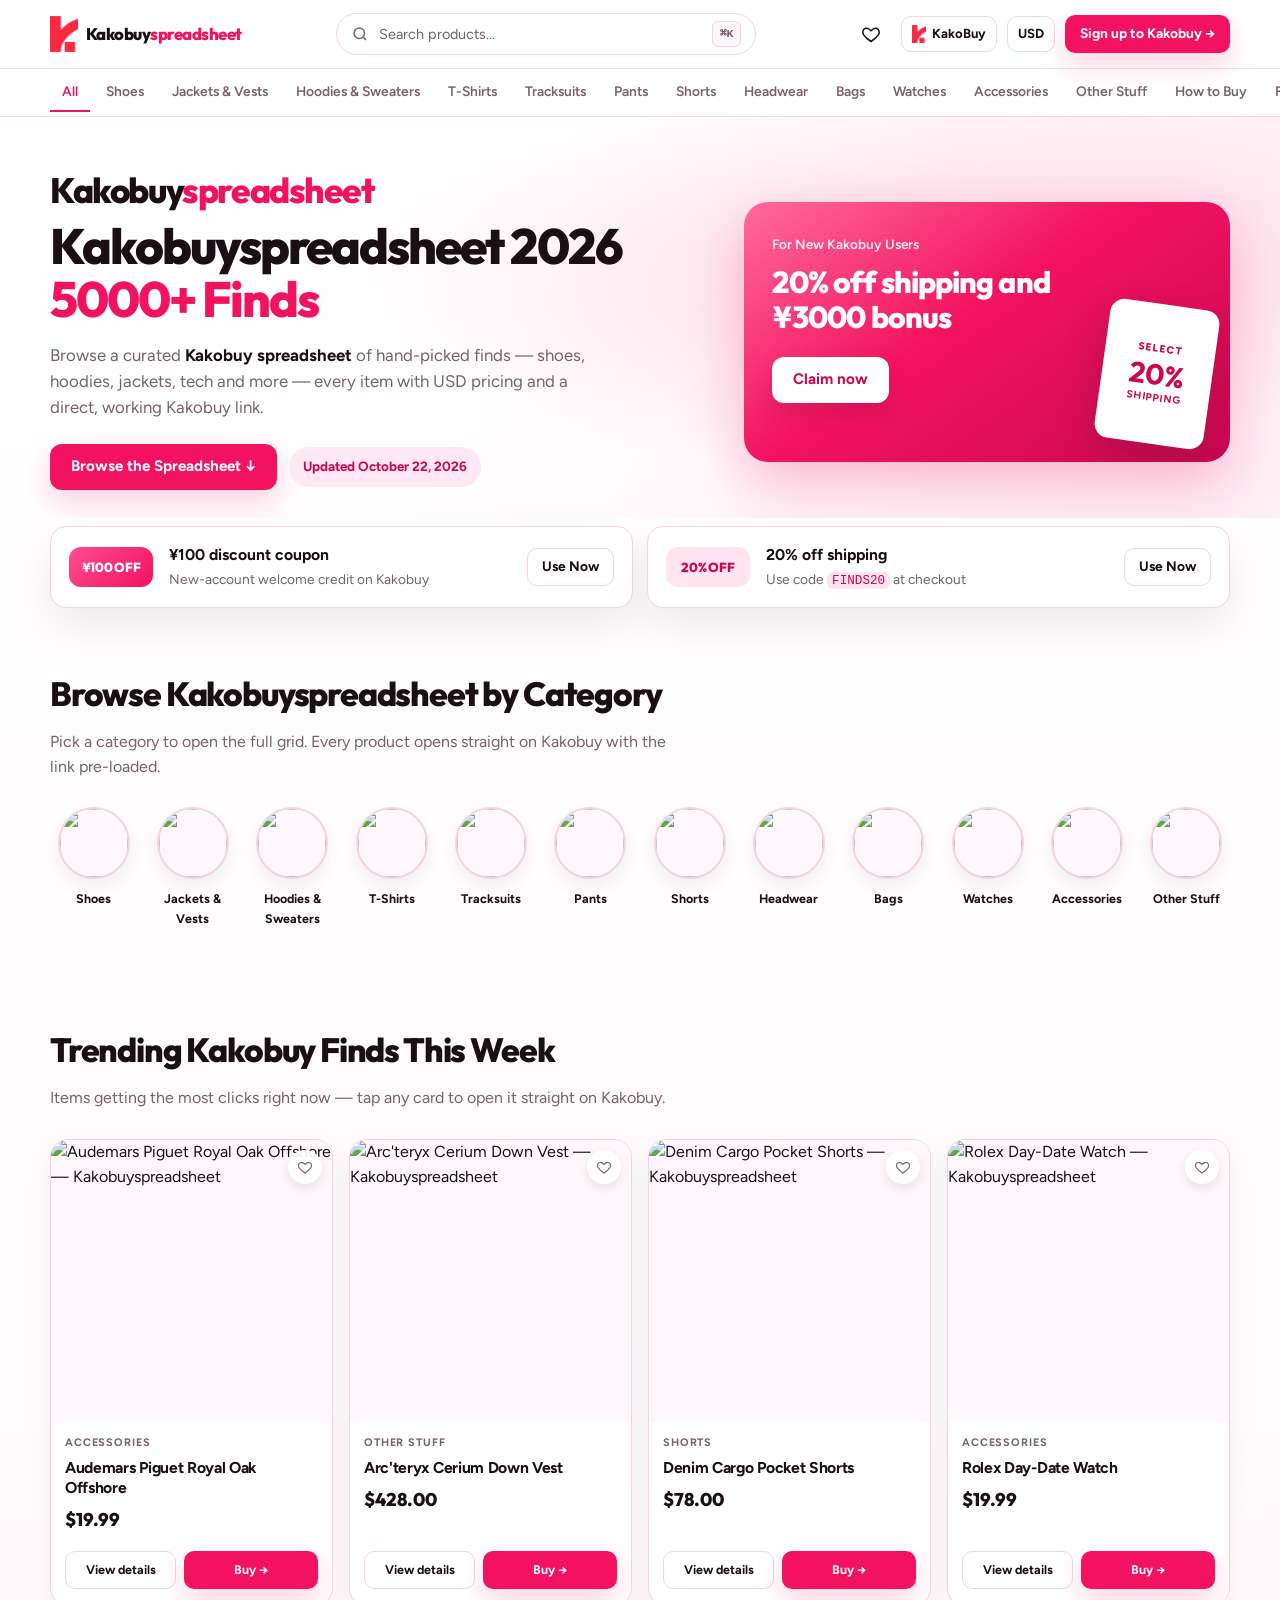
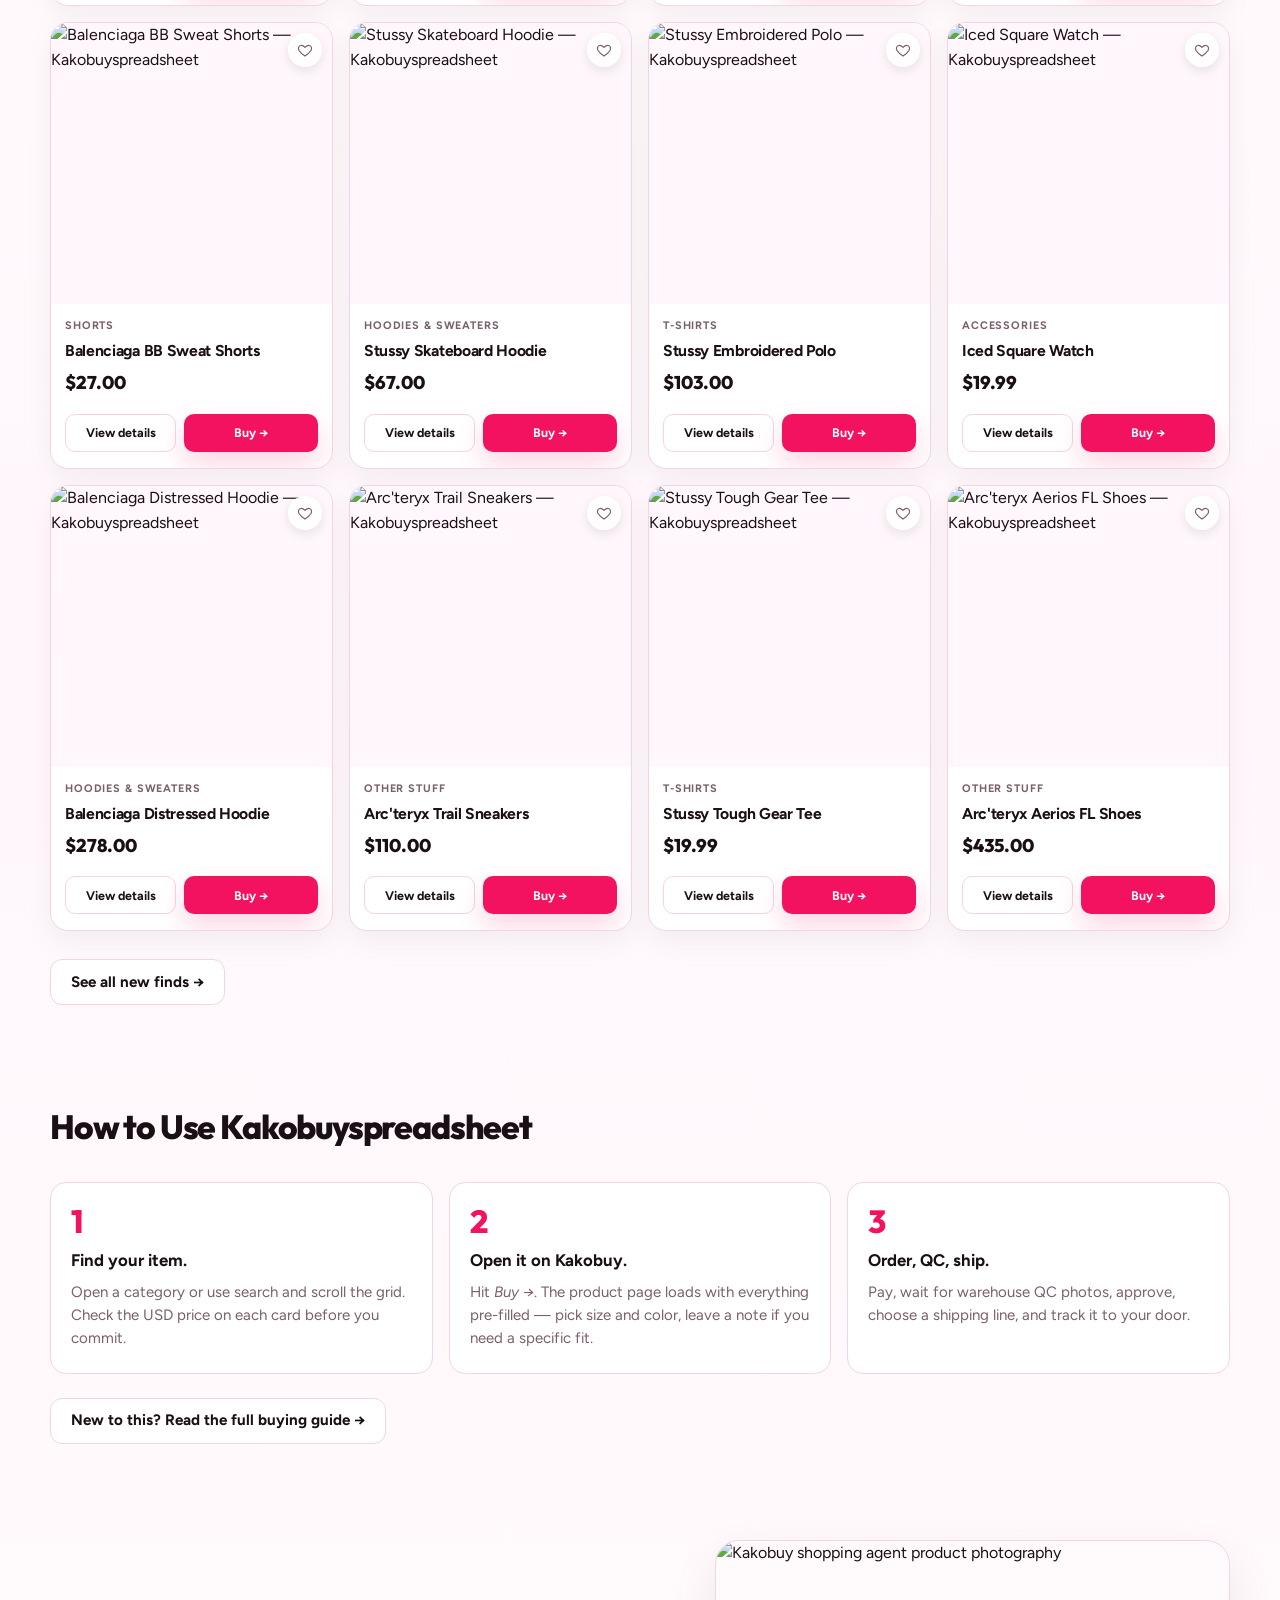
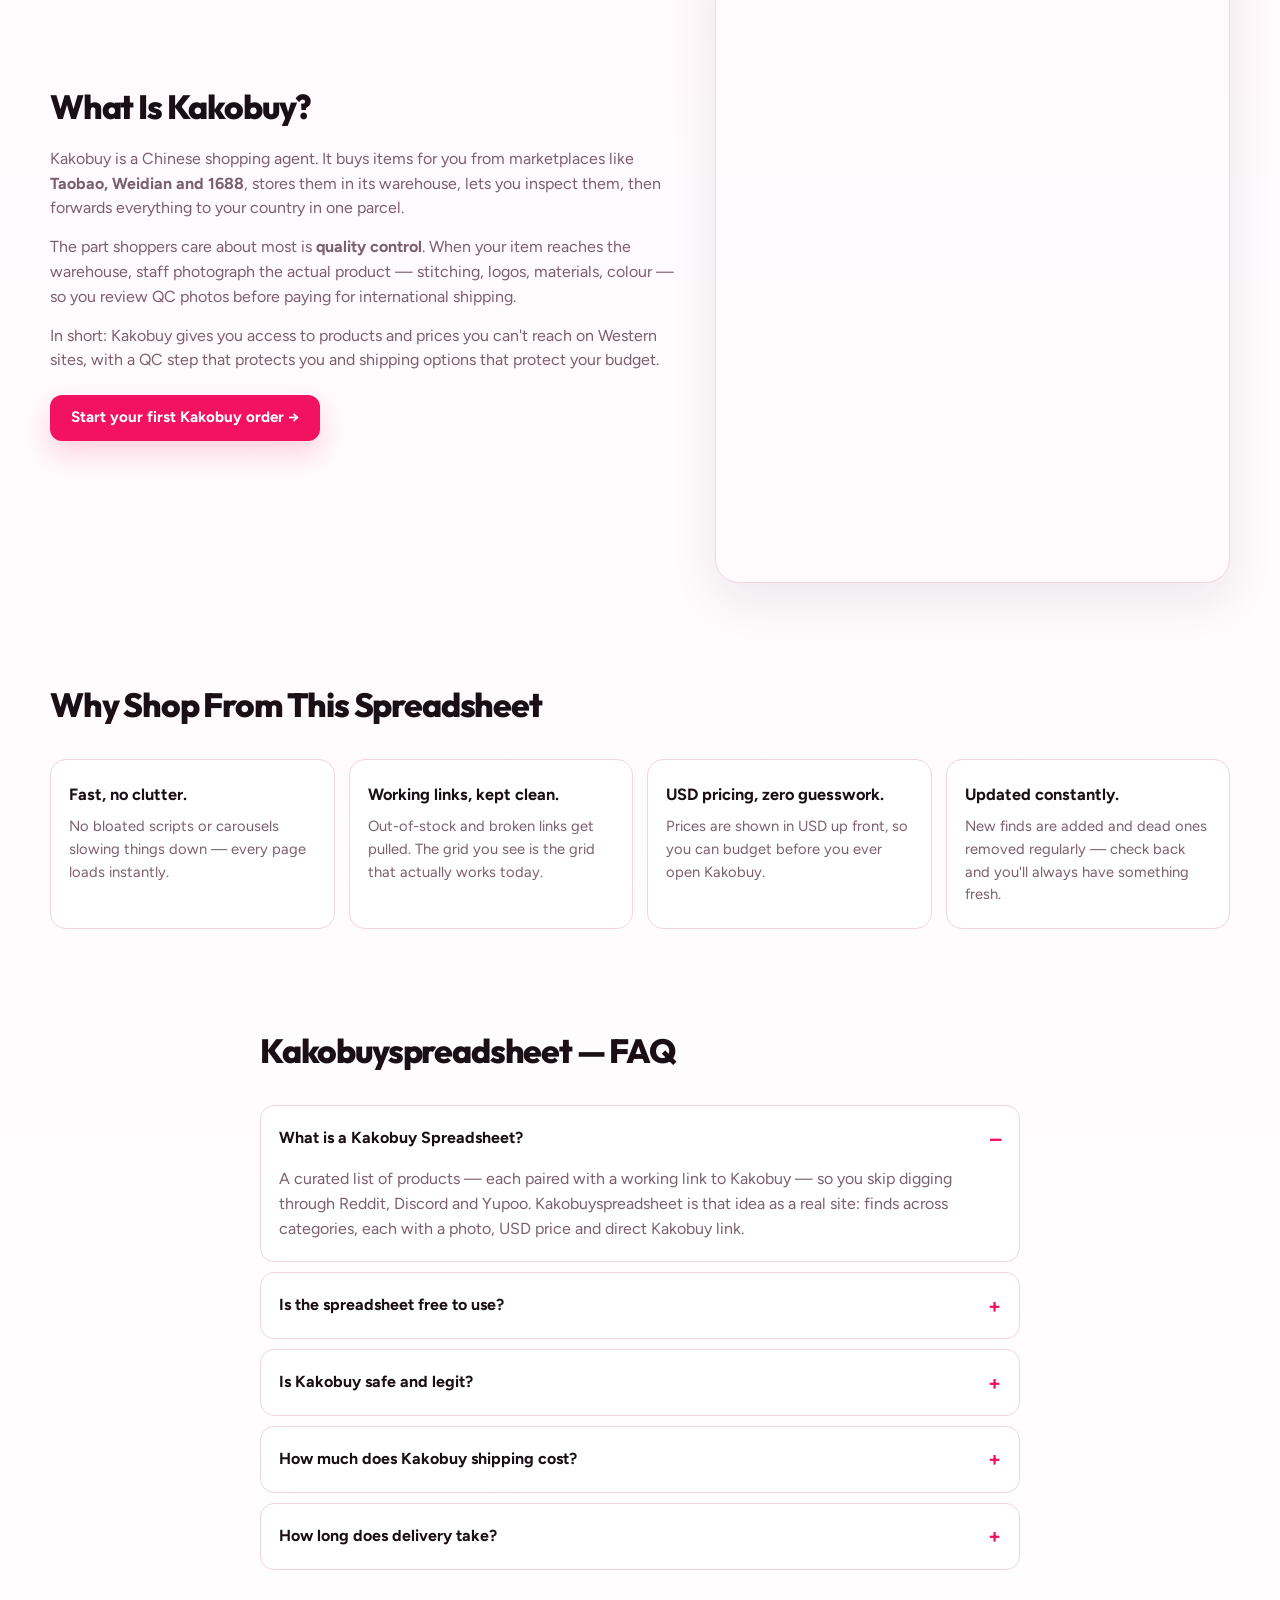
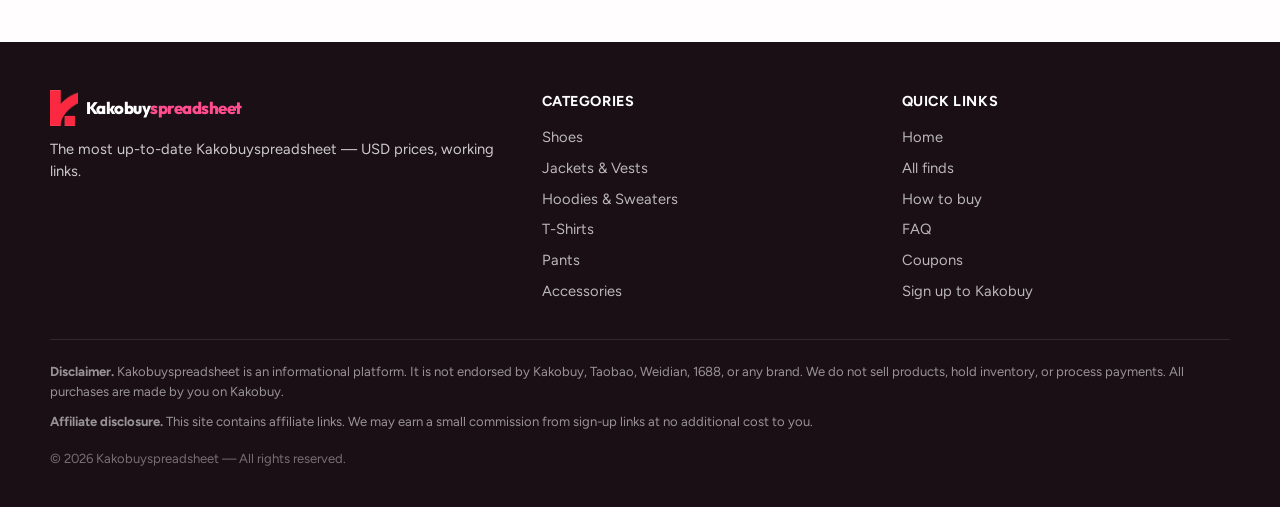
==== commit 7f06fca6: "Add Firebase GA4 analytics (G-Z1NSQ50ZG9) to all pages. Co-authored-by: Cursor <cursoragent@cursor.c" ====
--- a/index.html
+++ b/index.html
@@ -342,6 +342,7 @@
     window.SITE_BASE = new URL("./", location.href).pathname.replace(/[^/]+$/, "");
     if (!window.SITE_BASE.endsWith("/")) window.SITE_BASE += "/";
   </script>
+  <script src="js/analytics.js"></script>
   <script src="js/products.js"></script>
   <script src="js/main.js"></script>
 </body>
